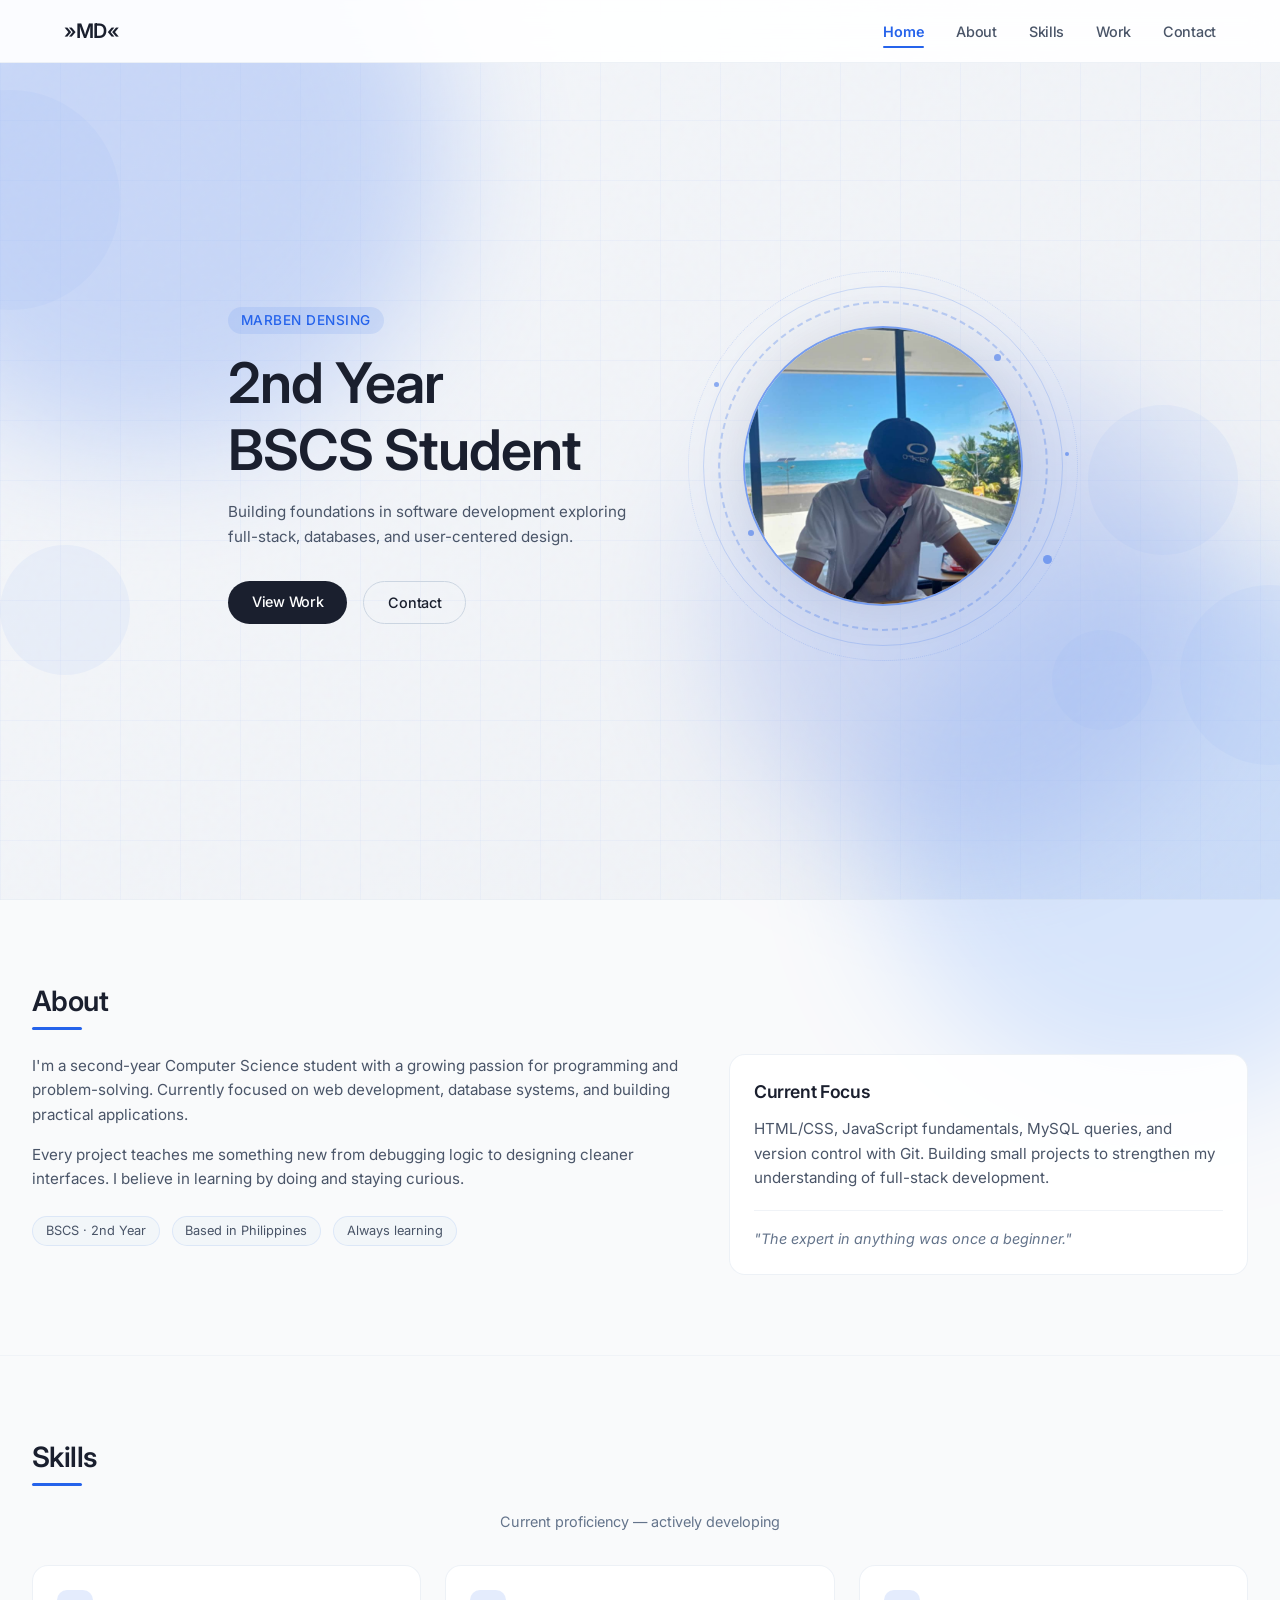
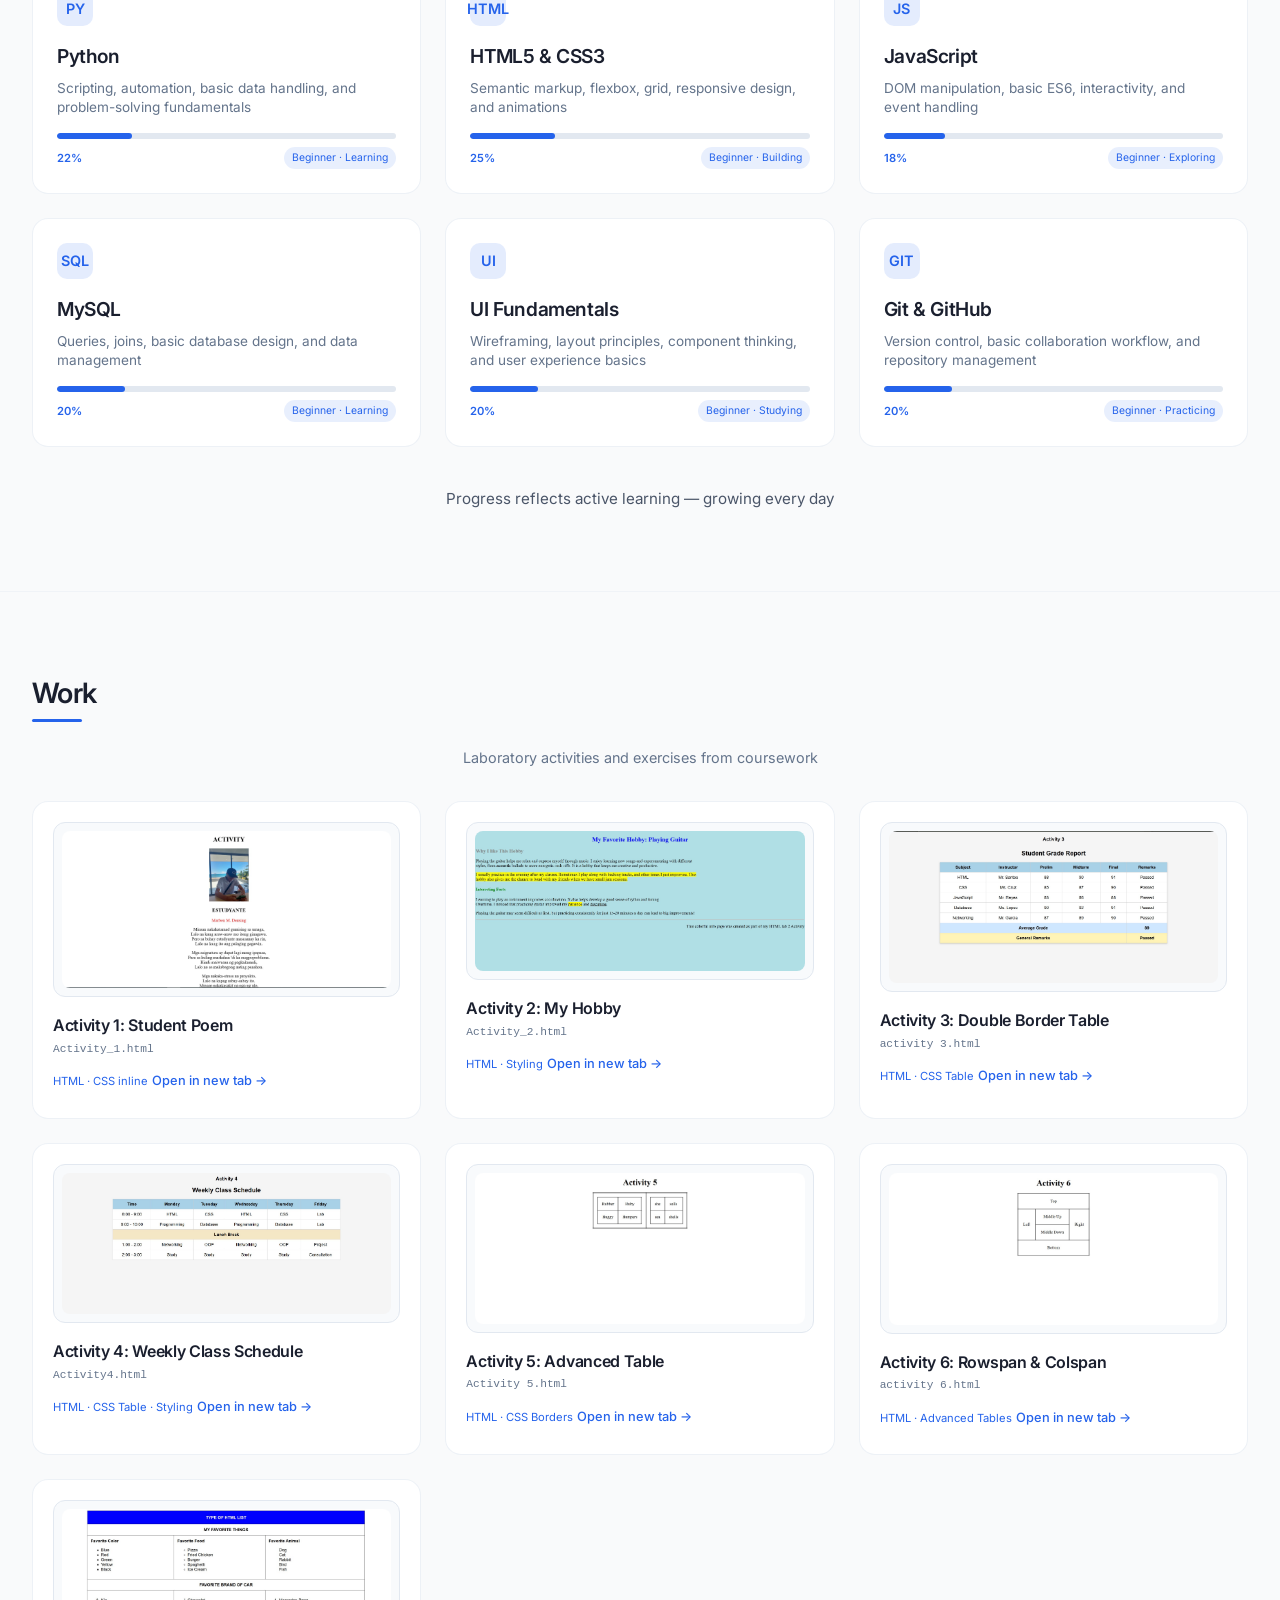
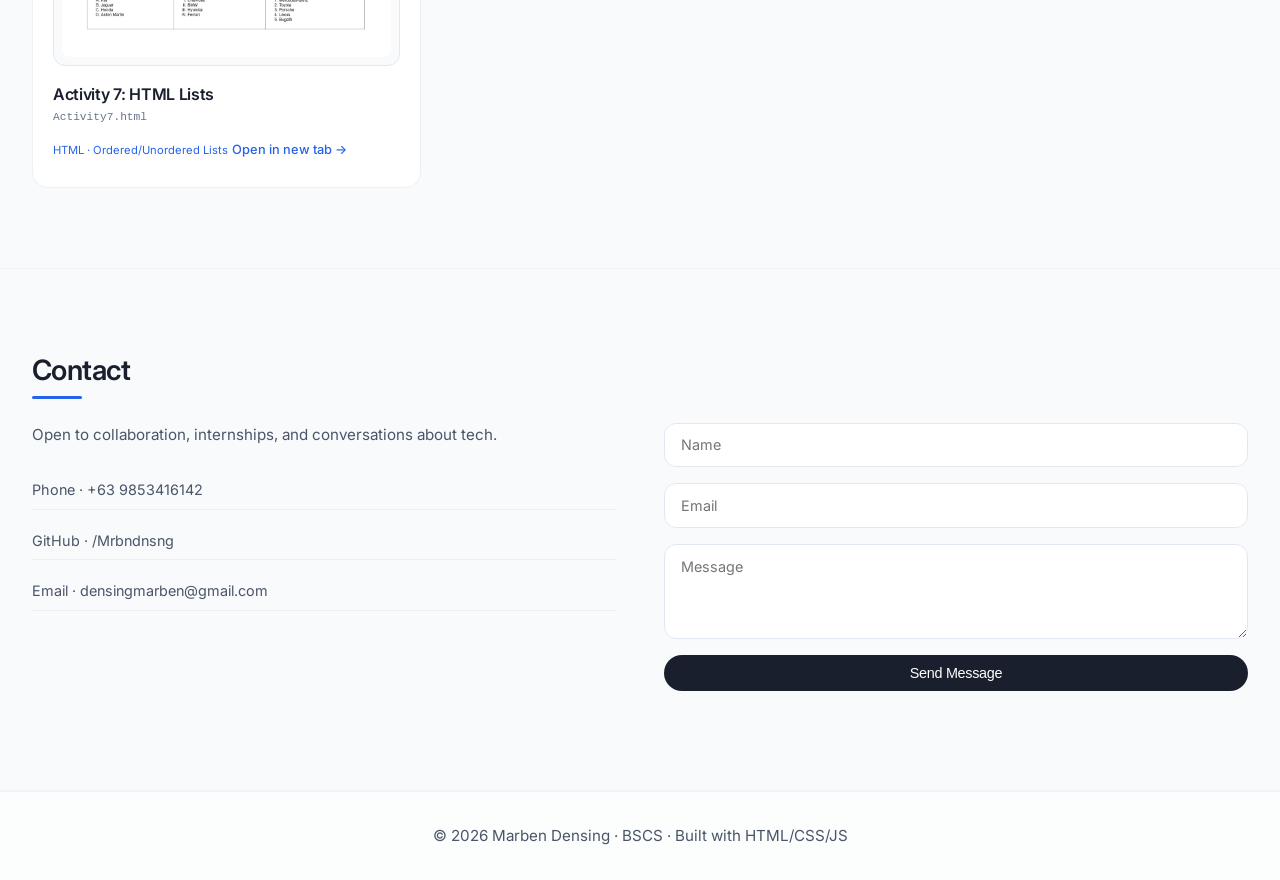
==== index.html @ ef0e33da "My portfolio website" ====
<!DOCTYPE html>
<html lang="en">
<head>
    <meta charset="UTF-8">
    <meta name="viewport" content="width=device-width, initial-scale=1.0, user-scalable=yes">
    <title>Marben Densing | BSCS Portfolio</title>
    <link href="https://fonts.googleapis.com/css2?family=Inter:opsz,wght@14..32,300;14..32,400;14..32,500;14..32,600;14..32,700&display=swap" rel="stylesheet">
    <link rel="stylesheet" href="style.css">
</head>
<body>
    
<!-- Background Design Elements - Only Blue Theme -->
<div class="ambient-orb orb-1"></div>
<div class="ambient-orb orb-2"></div>
<div class="ambient-orb orb-3"></div>
<div class="grid-overlay"></div>
<div class="noise-overlay"></div>
<div class="particle" style="width: 220px; height: 220px; top: 10%; left: -100px; animation-delay: 0s;"></div>
<div class="particle" style="width: 180px; height: 180px; bottom: 15%; right: -80px; animation-delay: 3s;"></div>
<div class="particle" style="width: 150px; height: 150px; top: 45%; left: 85%; animation-delay: 6s;"></div>
<div class="particle" style="width: 130px; height: 130px; bottom: 25%; left: 0%; animation-delay: 9s;"></div>
<div class="particle" style="width: 100px; height: 100px; top: 70%; right: 10%; animation-delay: 12s;"></div>

<header>
    <div class="container">
        <nav>
            <div class="logo">»MD«</div>
            <ul class="nav-links">
                <li><a href="#home" class="nav-link">Home</a></li>
                <li><a href="#about" class="nav-link">About</a></li>
                <li><a href="#skills" class="nav-link">Skills</a></li>
                <li><a href="#work" class="nav-link">Work</a></li>
                <li><a href="#contact" class="nav-link">Contact</a></li>
            </ul>
            <div class="mobile-toggle" id="mobileToggle">
                <span></span><span></span><span></span>
            </div>
        </nav>
    </div>
</header>

<main>
    <section id="home" class="fade-up">
        <div class="container home-content">
            <div class="home-text">
                <span class="hello-badge">Marben Densing</span>
                <h1>2nd Year<br>BSCS Student</h1>
                <p class="home-description">Building foundations in software development exploring full-stack, databases, and user-centered design.</p>
                <div class="home-buttons">
                    <a href="#work" class="btn primary">View Work</a>
                    <a href="#contact" class="btn secondary">Contact</a>
                </div>
            </div>
            <div class="home-illustration">
                <div class="decorative-ring ring-1"></div>
                <div class="decorative-ring ring-2"></div>
                <div class="decorative-ring ring-3"></div>
                <div class="floating-dot dot-1"></div>
                <div class="floating-dot dot-2"></div>
                <div class="floating-dot dot-3"></div>
                <div class="floating-dot dot-4"></div>
                <div class="floating-dot dot-5"></div>
                <div class="profile-shadow"></div>
                <div class="profile-image-container">
                    <img src="image.jpg" alt="Marben Densing" class="profile-image" style="border: 2px solid rgba(37, 99, 235, 0.6); box-shadow: 0 0 0 1px rgba(37, 99, 235, 0.3);" onerror="this.src='https://via.placeholder.com/280x280?text=M'">
                </div>
            </div>
        </div>
    </section>

    <section id="about" class="fade-up">
        <div class="container">
            <h2 class="section-title">About</h2>
            <div class="about-grid">
                <div class="about-text">
                    <p>I'm a second-year Computer Science student with a growing passion for programming and problem-solving. Currently focused on web development, database systems, and building practical applications.</p>
                    <p>Every project teaches me something new from debugging logic to designing cleaner interfaces. I believe in learning by doing and staying curious.</p>
                    <div class="personal-detail">
                        <span>BSCS · 2nd Year</span>
                        <span>Based in Philippines</span>
                        <span>Always learning</span>
                    </div>
                </div>
                <div class="about-card">
                    <h3>Current Focus</h3>
                    <p>HTML/CSS, JavaScript fundamentals, MySQL queries, and version control with Git. Building small projects to strengthen my understanding of full-stack development.</p>
                    <div class="poem-card">
                        <p class="poem-line">"The expert in anything was once a beginner."</p>
                    </div>
                </div>
            </div>
        </div>
    </section>

    <section id="skills" class="fade-up">
        <div class="container">
            <h2 class="section-title">Skills</h2>
            <p class="skills-subtitle">Current proficiency — actively developing</p>
            <div class="skills-grid">
                <div class="skill-card">
                    <div class="skill-icon">PY</div>
                    <h3>Python</h3>
                    <p class="skill-description">Scripting, automation, basic data handling, and problem-solving fundamentals</p>
                    <div class="skill-level"><span style="width:22%"></span></div>
                    <div class="skill-percentage">
                        <span class="skill-percent-value">22%</span>
                        <span class="skill-status">Beginner · Learning</span>
                    </div>
                </div>
                <div class="skill-card">
                    <div class="skill-icon">HTML</div>
                    <h3>HTML5 & CSS3</h3>
                    <p class="skill-description">Semantic markup, flexbox, grid, responsive design, and animations</p>
                    <div class="skill-level"><span style="width:25%"></span></div>
                    <div class="skill-percentage">
                        <span class="skill-percent-value">25%</span>
                        <span class="skill-status">Beginner · Building</span>
                    </div>
                </div>
                <div class="skill-card">
                    <div class="skill-icon">JS</div>
                    <h3>JavaScript</h3>
                    <p class="skill-description">DOM manipulation, basic ES6, interactivity, and event handling</p>
                    <div class="skill-level"><span style="width:18%"></span></div>
                    <div class="skill-percentage">
                        <span class="skill-percent-value">18%</span>
                        <span class="skill-status">Beginner · Exploring</span>
                    </div>
                </div>
                <div class="skill-card">
                    <div class="skill-icon">SQL</div>
                    <h3>MySQL</h3>
                    <p class="skill-description">Queries, joins, basic database design, and data management</p>
                    <div class="skill-level"><span style="width:20%"></span></div>
                    <div class="skill-percentage">
                        <span class="skill-percent-value">20%</span>
                        <span class="skill-status">Beginner · Learning</span>
                    </div>
                </div>
                <div class="skill-card">
                    <div class="skill-icon">UI</div>
                    <h3>UI Fundamentals</h3>
                    <p class="skill-description">Wireframing, layout principles, component thinking, and user experience basics</p>
                    <div class="skill-level"><span style="width:20%"></span></div>
                    <div class="skill-percentage">
                        <span class="skill-percent-value">20%</span>
                        <span class="skill-status">Beginner · Studying</span>
                    </div>
                </div>
                <div class="skill-card">
                    <div class="skill-icon">GIT</div>
                    <h3>Git & GitHub</h3>
                    <p class="skill-description">Version control, basic collaboration workflow, and repository management</p>
                    <div class="skill-level"><span style="width:20%"></span></div>
                    <div class="skill-percentage">
                        <span class="skill-percent-value">20%</span>
                        <span class="skill-status">Beginner · Practicing</span>
                    </div>
                </div>
            </div>
            <div class="skills-footer">
                <p>Progress reflects active learning — growing every day</p>
            </div>
        </div>
    </section>

    <section id="work" class="fade-up">
        <div class="container">
            <h2 class="section-title">Work</h2>
            <p class="work-sub">Laboratory activities and exercises from coursework</p>
            <div class="projects-grid">
                
                <a href="Activity_1.html" target="_blank" class="project-card-link">
                    <div class="project-card">
                        <div class="activity-preview">
                            <img src="img/1.jpg" alt="Activity 1 Preview" style="width:100%; height:auto; border-radius:8px; object-fit:cover;">
                        </div>
                        <h3>Activity 1: Student Poem</h3>
                        <div class="activity-desc">Activity_1.html</div>
                        <div class="tech-stack">HTML · CSS inline</div>
                        <span class="project-link">Open in new tab →</span>
                    </div>
                </a>

                <a href="Activity_2.html" target="_blank" class="project-card-link">
                    <div class="project-card">
                        <div class="activity-preview">
                            <img src="img/2.jpg" alt="Activity 2 Preview" style="width:100%; height:auto; border-radius:8px; object-fit:cover;">
                        </div>
                        <h3>Activity 2: My Hobby</h3>
                        <div class="activity-desc">Activity_2.html</div>
                        <div class="tech-stack">HTML · Styling</div>
                        <span class="project-link">Open in new tab →</span>
                    </div>
                </a>

                <a href="Activity3.html" target="_blank" class="project-card-link">
                    <div class="project-card">
                        <div class="activity-preview">
                            <img src="img/33.jpg" alt="Activity 3 Preview" style="width:100%; height:auto; border-radius:8px; object-fit:cover;">
                        </div>
                        <h3>Activity 3: Double Border Table</h3>
                        <div class="activity-desc">activity 3.html</div>
                        <div class="tech-stack">HTML · CSS Table</div>
                        <span class="project-link">Open in new tab →</span>
                    </div>
                </a>

                <a href="Activity4.html" target="_blank" class="project-card-link">
                    <div class="project-card">
                        <div class="activity-preview">
                            <img src="img/4.jpg" alt="Activity 4 Preview" style="width:100%; height:auto; border-radius:8px; object-fit:cover;">
                        </div>
                        <h3>Activity 4: Weekly Class Schedule</h3>
                        <div class="activity-desc">Activity4.html</div>
                        <div class="tech-stack">HTML · CSS Table · Styling</div>
                        <span class="project-link">Open in new tab →</span>
                    </div>
                </a>

                <a href="Activity%205.html" target="_blank" class="project-card-link">
                    <div class="project-card">
                        <div class="activity-preview">
                            <img src="img/5.jpg" alt="Activity 5 Preview" style="width:100%; height:auto; border-radius:8px; object-fit:cover;">
                        </div>
                        <h3>Activity 5: Advanced Table</h3>
                        <div class="activity-desc">Activity 5.html</div>
                        <div class="tech-stack">HTML · CSS Borders</div>
                        <span class="project-link">Open in new tab →</span>
                    </div>
                </a>

                <a href="activity%206.html" target="_blank" class="project-card-link">
                    <div class="project-card">
                        <div class="activity-preview">
                            <img src="img/6.jpg" alt="Activity 6 Preview" style="width:100%; height:auto; border-radius:8px; object-fit:cover;">
                        </div>
                        <h3>Activity 6: Rowspan & Colspan</h3>
                        <div class="activity-desc">activity 6.html</div>
                        <div class="tech-stack">HTML · Advanced Tables</div>
                        <span class="project-link">Open in new tab →</span>
                    </div>
                </a>

                <a href="Activity7.html" target="_blank" class="project-card-link">
                    <div class="project-card">
                        <div class="activity-preview">
                            <img src="img/7.jpg" alt="Activity 7 Preview" style="width:100%; height:auto; border-radius:8px; object-fit:cover;">
                        </div>
                        <h3>Activity 7: HTML Lists</h3>
                        <div class="activity-desc">Activity7.html</div>
                        <div class="tech-stack">HTML · Ordered/Unordered Lists</div>
                        <span class="project-link">Open in new tab →</span>
                    </div>
                </a>
            </div>
        </div>
    </section>

    <section id="contact" class="fade-up">
        <div class="container">
            <h2 class="section-title">Contact</h2>
            <div class="contact-wrapper">
                <div class="contact-info">
                    <p>Open to collaboration, internships, and conversations about tech.</p>
                    <div class="contact-details">
                        <a href="tel:+639123456789" class="contact-item-link"><div class="contact-item">Phone · +63 9853416142</div></a>
                        <a href="https://github.com/Mrbndnsng" target="_blank" class="contact-item-link"><div class="contact-item">GitHub · /Mrbndnsng</div></a>
                        <a href="mailto:densingmarben@gmail.com" class="contact-item-link"><div class="contact-item">Email · densingmarben@gmail.com</div></a>
                    </div>
                </div>
                <form id="contactForm" class="contact-form">
                    <input type="text" id="name" placeholder="Name" required>
                    <input type="email" id="email" placeholder="Email" required>
                    <textarea id="message" rows="4" placeholder="Message" required></textarea>
                    <button type="submit" class="btn primary">Send Message</button>
                    <div id="formFeedback" class="form-feedback"></div>
                </form>
            </div>
        </div>
    </section>
</main>

<footer>
    <div class="container">
        <p>© 2026 Marben Densing · BSCS · Built with HTML/CSS/JS</p>
    </div>
</footer>

<script src="script.js"></script>
</body>
</html>
---- style.css ----
* {
    margin: 0;
    padding: 0;
    box-sizing: border-box;
}

body {
    font-family: 'Inter', -apple-system, BlinkMacSystemFont, 'Segoe UI', sans-serif;
    background: #f0f2f5;
    color: #1a1f2e;
    line-height: 1.5;
    scroll-behavior: smooth;
    position: relative;
    overflow-x: hidden;
}

/* ========== ENHANCED BACKGROUND DESIGN - ONLY BLUE ========== */
body::before {
    content: '';
    position: fixed;
    top: 0;
    left: 0;
    width: 100%;
    height: 100%;
    background: linear-gradient(135deg, #e8edf5 0%, #dfe4ec 100%);
    pointer-events: none;
    z-index: -3;
}

/* Animated gradient orbs - Only Blue */
.ambient-orb {
    position: fixed;
    border-radius: 50%;
    filter: blur(60px);
    pointer-events: none;
    z-index: -2;
    opacity: 0.45;
}

.orb-1 {
    width: 600px;
    height: 600px;
    background: #2563eb;
    top: -150px;
    left: -150px;
    animation: floatOrb 20s ease-in-out infinite;
}

.orb-2 {
    width: 550px;
    height: 550px;
    background: #3b82f6;
    bottom: -200px;
    right: -150px;
    animation: floatOrb 25s ease-in-out infinite reverse;
}

.orb-3 {
    width: 500px;
    height: 500px;
    background: #1d4ed8;
    top: 40%;
    right: 5%;
    animation: floatOrb 18s ease-in-out infinite;
    opacity: 0.35;
}

@keyframes floatOrb {
    0%, 100% {
        transform: translate(0, 0) scale(1);
    }
    33% {
        transform: translate(40px, -40px) scale(1.1);
    }
    66% {
        transform: translate(-30px, 30px) scale(0.95);
    }
}

/* Grid overlay */
.grid-overlay {
    position: fixed;
    top: 0;
    left: 0;
    width: 100%;
    height: 100%;
    background-image: 
        linear-gradient(rgba(37, 99, 235, 0.08) 1px, transparent 1px),
        linear-gradient(90deg, rgba(37, 99, 235, 0.08) 1px, transparent 1px);
    background-size: 60px 60px;
    pointer-events: none;
    z-index: -1;
}

/* Noise texture */
.noise-overlay {
    position: fixed;
    top: 0;
    left: 0;
    width: 100%;
    height: 100%;
    background-image: url("data:image/svg+xml,%3Csvg viewBox='0 0 200 200' xmlns='http://www.w3.org/2000/svg'%3E%3Cfilter id='noise'%3E%3CfeTurbulence type='fractalNoise' baseFrequency='0.7' numOctaves='1' stitchTiles='stitch'/%3E%3C/filter%3E%3Crect width='100%25' height='100%25' filter='url(%23noise)' opacity='0.05'/%3E%3C/svg%3E");
    pointer-events: none;
    z-index: -1;
}

/* Floating particles - Blue */
.particle {
    position: fixed;
    background: #2563eb;
    border-radius: 50%;
    opacity: 0.1;
    pointer-events: none;
    z-index: -1;
    animation: floatParticle 20s ease-in-out infinite;
}

@keyframes floatParticle {
    0%, 100% {
        transform: translateY(0) translateX(0);
    }
    25% {
        transform: translateY(-40px) translateX(30px);
    }
    50% {
        transform: translateY(30px) translateX(-25px);
    }
    75% {
        transform: translateY(-20px) translateX(15px);
    }
}

/* ========== TYPOGRAPHY ========== */
h1, h2, h3, h4, .logo, .nav-links a, .btn {
    font-weight: 500;
    letter-spacing: -0.02em;
}

h1 { font-size: 3.5rem; font-weight: 600; line-height: 1.2; }
h2 { font-size: 2rem; font-weight: 600; letter-spacing: -0.02em; }
h3 { font-size: 1.1rem; font-weight: 600; }
p, .home-description, .about-text p { font-size: 0.95rem; font-weight: 400; color: #4a5568; line-height: 1.6; }

.section-title {
    font-size: 1.75rem;
    font-weight: 600;
    margin-bottom: 2rem;
    letter-spacing: -0.02em;
    color: #1a1f2e;
    position: relative;
    display: inline-block;
}

.section-title::after {
    content: '';
    position: absolute;
    bottom: -8px;
    left: 0;
    width: 50px;
    height: 3px;
    background: #2563eb;
    border-radius: 3px;
}

/* ========== HEADER ========== */
header {
    background: rgba(255, 255, 255, 0.92);
    backdrop-filter: blur(12px);
    border-bottom: 1px solid rgba(226, 232, 240, 0.6);
    position: fixed;
    top: 0;
    left: 0;
    width: 100%;
    z-index: 1000;
    transition: all 0.3s ease;
}

header.scrolled {
    background: rgba(255, 255, 255, 0.96);
    box-shadow: 0 2px 20px rgba(0, 0, 0, 0.05);
}

nav {
    display: flex;
    justify-content: space-between;
    align-items: center;
    padding: 1rem 2rem;
    max-width: 1280px;
    margin: 0 auto;
}

.logo {
    font-size: 1.25rem;
    font-weight: 600;
    color: #1a1f2e;
    text-decoration: none;
    transition: transform 0.2s ease;
}

.logo:hover {
    transform: scale(1.02);
}

/* ========== NAVIGATION ========== */
.nav-links {
    display: flex;
    gap: 2rem;
    list-style: none;
}

.nav-links a {
    text-decoration: none;
    font-size: 0.9rem;
    font-weight: 500;
    color: #4a5568;
    transition: all 0.3s ease;
    position: relative;
    padding: 0.5rem 0;
}

.nav-links a::before {
    content: '';
    position: absolute;
    bottom: 0;
    left: 0;
    width: 0;
    height: 2px;
    background: #2563eb;
    transition: width 0.3s ease;
    border-radius: 2px;
}

.nav-links a:hover::before {
    width: 100%;
}

.nav-links a:hover {
    color: #2563eb;
    transform: translateY(-1px);
}

.nav-links a:active {
    transform: scale(0.95);
}

.nav-links a.active {
    color: #2563eb;
    font-weight: 600;
}

.nav-links a.active::before {
    width: 100%;
}

.mobile-toggle {
    display: none;
    flex-direction: column;
    cursor: pointer;
    gap: 5px;
    background: transparent;
    border: none;
    padding: 0.5rem;
}

.mobile-toggle span {
    width: 22px;
    height: 2px;
    background: #1a1f2e;
    transition: all 0.3s ease;
    border-radius: 2px;
}

.mobile-toggle.active span:nth-child(1) {
    transform: rotate(45deg) translate(5px, 5px);
}

.mobile-toggle.active span:nth-child(2) {
    opacity: 0;
    transform: translateX(-10px);
}

.mobile-toggle.active span:nth-child(3) {
    transform: rotate(-45deg) translate(5px, -5px);
}

/* ========== SECTIONS ========== */
section { 
    padding: 5rem 0; 
    border-bottom: 1px solid rgba(226, 232, 240, 0.4);
    position: relative;
    background: rgba(255, 255, 255, 0.6);
}

#home { 
    min-height: 100vh; 
    display: flex; 
    align-items: center; 
    padding: 6rem 0 4rem; 
    scroll-margin-top: 0; 
    background: rgba(255, 255, 255, 0.5);
}

#about, #skills, #work, #contact { 
    scroll-margin-top: 70px; 
}

.container { 
    max-width: 1280px; 
    margin: 0 auto; 
    padding: 0 2rem; 
}

/* ========== HOME ========== */
.home-content {
    display: flex;
    align-items: center;
    justify-content: space-between;
    gap: 4rem;
    flex-wrap: wrap;
}

.home-text { flex: 1; }

.hello-badge {
    font-size: 0.85rem;
    font-weight: 500;
    color: #2563eb;
    text-transform: uppercase;
    letter-spacing: 0.5px;
    display: inline-block;
    margin-bottom: 1rem;
    padding: 0.2rem 0.8rem;
    background: rgba(37, 99, 235, 0.1);
    border-radius: 20px;
}

.home-text h1 { margin-bottom: 1rem; color: #1a1f2e; }
.home-description { max-width: 480px; margin-bottom: 2rem; color: #4a5568; }
.home-buttons { display: flex; gap: 1rem; flex-wrap: wrap; }

/* ========== PROFILE ========== */
.home-illustration {
    flex: 0.8;
    display: flex;
    justify-content: center;
    align-items: center;
    position: relative;
}

.profile-image-container {
    position: relative;
    width: 280px;
    height: 280px;
    border-radius: 50%;
    overflow: hidden;
    z-index: 2;
    transition: transform 0.3s ease;
    animation: borderPulse 3s ease-in-out infinite;
}

@keyframes borderPulse {
    0%, 100% { transform: scale(1); }
    50% { transform: scale(1.01); }
}

.profile-image-container:hover {
    transform: scale(1.02);
}

.profile-image {
    width: 100%;
    height: 100%;
    border-radius: 50%;
    object-fit: cover;
    background: #f1f5f9;
}

.profile-shadow {
    position: absolute;
    width: 280px;
    height: 280px;
    border-radius: 50%;
    background: rgba(0, 0, 0, 0.08);
    filter: blur(25px);
    top: 50%;
    left: 50%;
    transform: translate(-50%, -50%);
    z-index: 0;
    transition: all 0.3s ease;
    pointer-events: none;
}

/* Decorative rings */
.decorative-ring {
    position: absolute;
    border-radius: 50%;
    pointer-events: none;
    z-index: 0;
}
.ring-1 { width: 330px; height: 330px; border: 2px dashed rgba(37, 99, 235, 0.25); top: 50%; left: 50%; transform: translate(-50%, -50%); animation: rotateRing 20s linear infinite; }
.ring-2 { width: 360px; height: 360px; border: 1px solid rgba(37, 99, 235, 0.18); top: 50%; left: 50%; transform: translate(-50%, -50%); animation: rotateRingReverse 25s linear infinite; }
.ring-3 { width: 390px; height: 390px; border: 1px dotted rgba(37, 99, 235, 0.15); top: 50%; left: 50%; transform: translate(-50%, -50%); animation: rotateRing 30s linear infinite; }

@keyframes rotateRing { from { transform: translate(-50%, -50%) rotate(0deg); } to { transform: translate(-50%, -50%) rotate(360deg); } }
@keyframes rotateRingReverse { from { transform: translate(-50%, -50%) rotate(360deg); } to { transform: translate(-50%, -50%) rotate(0deg); } }

/* Floating dots */
.floating-dot {
    position: absolute;
    width: 7px;
    height: 7px;
    background: #2563eb;
    border-radius: 50%;
    opacity: 0.5;
    animation: floatDot 4s infinite ease-in-out;
    z-index: 3;
}
.dot-1 { top: 10%; right: 15%; animation-delay: 0s; }
.dot-2 { bottom: 15%; right: 0%; animation-delay: 0.5s; width: 9px; height: 9px; }
.dot-3 { top: 20%; left: 0%; animation-delay: 1s; width: 5px; height: 5px; }
.dot-4 { bottom: 25%; left: 10%; animation-delay: 1.5s; width: 6px; height: 6px; }
.dot-5 { top: 45%; right: -5%; animation-delay: 0.8s; width: 4px; height: 4px; }

@keyframes floatDot {
    0%, 100% { transform: translateY(0) scale(1); opacity: 0.3; }
    50% { transform: translateY(-15px) scale(1.3); opacity: 0.7; }
}

/* ========== BUTTONS ========== */
.btn {
    display: inline-block;
    padding: 0.6rem 1.5rem;
    font-size: 0.9rem;
    font-weight: 500;
    text-decoration: none;
    border-radius: 40px;
    transition: all 0.3s ease;
    cursor: pointer;
}
.btn.primary { background: #1a1f2e; color: white; border: none; }
.btn.primary:hover { background: #2563eb; transform: translateY(-2px); box-shadow: 0 5px 15px rgba(37, 99, 235, 0.2); }
.btn.secondary { background: transparent; border: 1px solid #cbd5e1; color: #1a1f2e; }
.btn.secondary:hover { border-color: #2563eb; color: #2563eb; transform: translateY(-2px); background: rgba(37, 99, 235, 0.05); }

/* ========== ABOUT ========== */
.about-grid { display: grid; grid-template-columns: 1fr 0.8fr; gap: 3rem; }
.about-text p { margin-bottom: 1rem; }
.personal-detail { margin-top: 1.5rem; display: flex; flex-wrap: wrap; gap: 0.75rem; }
.personal-detail span { font-size: 0.8rem; color: #4a5568; background: rgba(241, 245, 249, 0.9); padding: 0.3rem 0.8rem; border-radius: 20px; border: 1px solid rgba(37, 99, 235, 0.1); }
.about-card { background: rgba(255, 255, 255, 0.9); padding: 1.5rem; border-radius: 16px; border: 1px solid rgba(226, 232, 240, 0.6); transition: transform 0.2s ease, box-shadow 0.2s ease; }
.about-card:hover { transform: translateY(-2px); box-shadow: 0 8px 20px rgba(0, 0, 0, 0.06); background: rgba(255, 255, 255, 0.98); }
.about-card h3 { margin-bottom: 0.75rem; }
.poem-card { margin-top: 1.25rem; padding-top: 1rem; border-top: 1px solid rgba(226, 232, 240, 0.5); }
.poem-line { font-style: italic; color: #64748b; font-size: 0.9rem; }

/* ========== SKILLS ========== */
.skills-subtitle { text-align: center; color: #64748b; margin-bottom: 2rem; font-size: 0.9rem; }
.skills-grid { display: grid; grid-template-columns: repeat(auto-fill, minmax(300px, 1fr)); gap: 1.5rem; }
.skill-card { background: rgba(255, 255, 255, 0.9); padding: 1.5rem; border-radius: 16px; border: 1px solid rgba(226, 232, 240, 0.6); transition: all 0.3s ease; }
.skill-card:hover { transform: translateY(-4px); border-color: #2563eb; box-shadow: 0 12px 24px -8px rgba(37, 99, 235, 0.15); background: rgba(255, 255, 255, 0.98); }
.skill-icon { font-size: 0.9rem; font-weight: 600; color: #2563eb; background: rgba(37, 99, 235, 0.12); width: 36px; height: 36px; display: flex; align-items: center; justify-content: center; border-radius: 10px; margin-bottom: 1rem; transition: all 0.3s ease; }
.skill-card:hover .skill-icon { background: #2563eb; color: white; transform: scale(1.05); }
.skill-card h3 { margin-bottom: 0.5rem; font-size: 1.2rem; }
.skill-description { font-size: 0.85rem; color: #64748b; margin-bottom: 1rem; line-height: 1.4; }
.skill-level { background: #e2e8f0; height: 6px; border-radius: 10px; overflow: hidden; margin-bottom: 0.5rem; }
.skill-level span { display: block; height: 100%; background: #2563eb; border-radius: 10px; transition: width 0.8s ease; }
.skill-percentage { display: flex; justify-content: space-between; align-items: center; font-size: 0.7rem; color: #64748b; margin-top: 0.3rem; }
.skill-percent-value { font-weight: 600; color: #2563eb; }
.skill-status { font-size: 0.65rem; background: rgba(37, 99, 235, 0.1); padding: 0.2rem 0.5rem; border-radius: 20px; color: #2563eb; }
.skills-footer { margin-top: 2.5rem; text-align: center; font-size: 0.85rem; color: #64748b; }

/* ========== WORK ========== */
.work-sub { text-align: center; color: #64748b; margin-bottom: 2rem; font-size: 0.9rem; }
.projects-grid { display: grid; grid-template-columns: repeat(auto-fill, minmax(320px, 1fr)); gap: 1.5rem; }
.project-card-link { text-decoration: none; display: block; }
.project-card { background: rgba(255, 255, 255, 0.9); border-radius: 16px; padding: 1.25rem; border: 1px solid rgba(226, 232, 240, 0.6); transition: all 0.3s ease; height: 100%; }
.project-card:hover { transform: translateY(-4px); border-color: #2563eb; box-shadow: 0 12px 24px -8px rgba(37, 99, 235, 0.15); background: rgba(255, 255, 255, 0.98); }
.activity-preview { background: #f8fafc; border-radius: 12px; padding: 0.5rem; margin-bottom: 1rem; border: 1px solid #e2e8f0; min-height: 120px; display: flex; align-items: center; justify-content: center; overflow: hidden; }
.activity-preview img { width: 100%; height: auto; border-radius: 8px; object-fit: cover; transition: transform 0.3s ease; }
.project-card:hover .activity-preview img { transform: scale(1.02); }
.project-card h3 { font-size: 1rem; margin-bottom: 0.2rem; color: #1a1f2e; }
.activity-desc { font-size: 0.7rem; color: #64748b; margin-bottom: 0.5rem; font-family: monospace; }
.tech-stack { font-size: 0.7rem; color: #2563eb; display: inline-block; margin: 0.5rem 0; }
.project-link { font-size: 0.8rem; font-weight: 500; color: #2563eb; display: inline-flex; align-items: center; gap: 4px; transition: gap 0.2s ease; }
.project-link:hover { gap: 8px; }

/* ========== CONTACT ========== */
.contact-wrapper { display: grid; grid-template-columns: 1fr 1fr; gap: 3rem; }
.contact-info p { margin-bottom: 1.5rem; }
.contact-details { display: flex; flex-direction: column; gap: 0.75rem; }
.contact-item-link { text-decoration: none; }
.contact-item { font-size: 0.9rem; color: #4a5568; padding: 0.5rem 0; border-bottom: 1px solid rgba(226, 232, 240, 0.6); transition: all 0.2s ease; }
.contact-item-link:hover .contact-item { color: #2563eb; border-bottom-color: #2563eb; transform: translateX(4px); }
.contact-form { display: flex; flex-direction: column; gap: 1rem; }
.contact-form input, .contact-form textarea { padding: 0.8rem 1rem; border: 1px solid #e2e8f0; border-radius: 12px; font-family: 'Inter', sans-serif; font-size: 0.9rem; background: rgba(255, 255, 255, 0.9); transition: all 0.2s ease; }
.contact-form input:focus, .contact-form textarea:focus { outline: none; border-color: #2563eb; box-shadow: 0 0 0 3px rgba(37, 99, 235, 0.12); background: rgba(255, 255, 255, 1); }
.form-feedback { font-size: 0.8rem; margin-top: 0.2rem; }

footer { text-align: center; padding: 2rem 0; font-size: 0.8rem; color: #64748b; border-top: 1px solid rgba(226, 232, 240, 0.4); background: rgba(255, 255, 255, 0.8); }

/* ========== SCROLL ANIMATIONS ========== */
.fade-up, .skill-card, .project-card-link, .about-grid > *, .contact-wrapper > *, .home-content > * {
    opacity: 0;
    transform: translateY(24px);
    transition: opacity 0.5s ease, transform 0.5s ease;
}
.fade-up.animate-in, .skill-card.animate-in, .project-card-link.animate-in,
.about-grid > *.animate-in, .contact-wrapper > *.animate-in, .home-content > *.animate-in {
    opacity: 1;
    transform: translateY(0);
}

/* ========== RESPONSIVE ========== */
@media (max-width: 850px) {
    .mobile-toggle { display: flex; }
    .nav-links {
        position: fixed;
        top: 60px;
        left: -100%;
        width: 100%;
        height: calc(100vh - 60px);
        background: rgba(255, 255, 255, 0.98);
        backdrop-filter: blur(10px);
        flex-direction: column;
        align-items: center;
        justify-content: flex-start;
        padding: 2rem;
        gap: 1.5rem;
        transition: left 0.3s ease;
        z-index: 999;
    }
    .nav-links.show { left: 0; }
    .home-content { flex-direction: column; text-align: center; }
    .home-buttons { justify-content: center; }
    .about-grid, .contact-wrapper { grid-template-columns: 1fr; }
    .home-text h1 { font-size: 2.5rem; }
    .profile-image-container { width: 200px; height: 200px; }
    .profile-shadow { width: 200px; height: 200px; filter: blur(22px); }
    .ring-1 { width: 240px; height: 240px; }
    .ring-2 { width: 265px; height: 265px; }
    .ring-3 { width: 290px; height: 290px; }
    .projects-grid { grid-template-columns: 1fr; }
    #about, #skills, #work, #contact { scroll-margin-top: 60px; }
    h1 { font-size: 2.2rem; }
    h2 { font-size: 1.6rem; }
    section { padding: 3rem 0; }
    #home { padding: 5rem 0 3rem; }
    .skills-grid { grid-template-columns: 1fr; }
}

::-webkit-scrollbar { width: 6px; }
::-webkit-scrollbar-track { background: #eef2f6; }
::-webkit-scrollbar-thumb { background: #2563eb; border-radius: 4px; }
::-webkit-scrollbar-thumb:hover { background: #1d4ed8; }
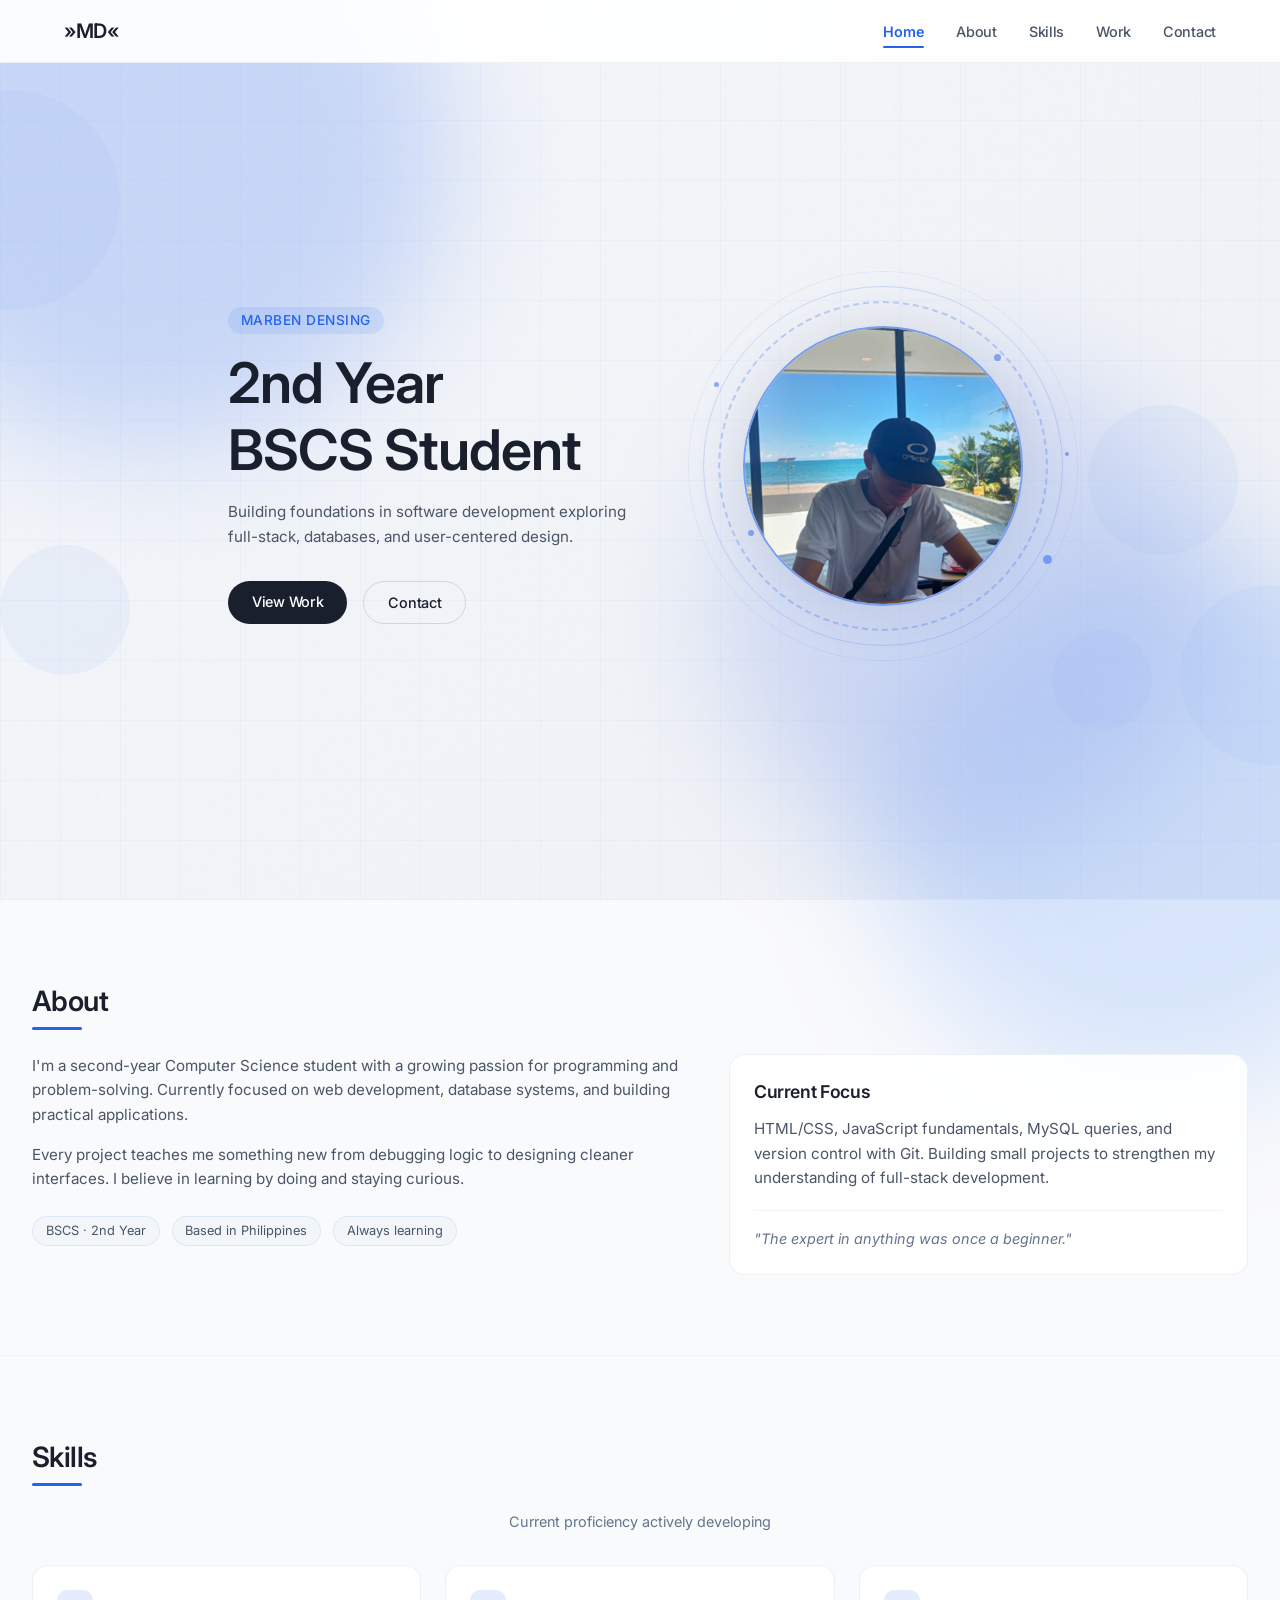
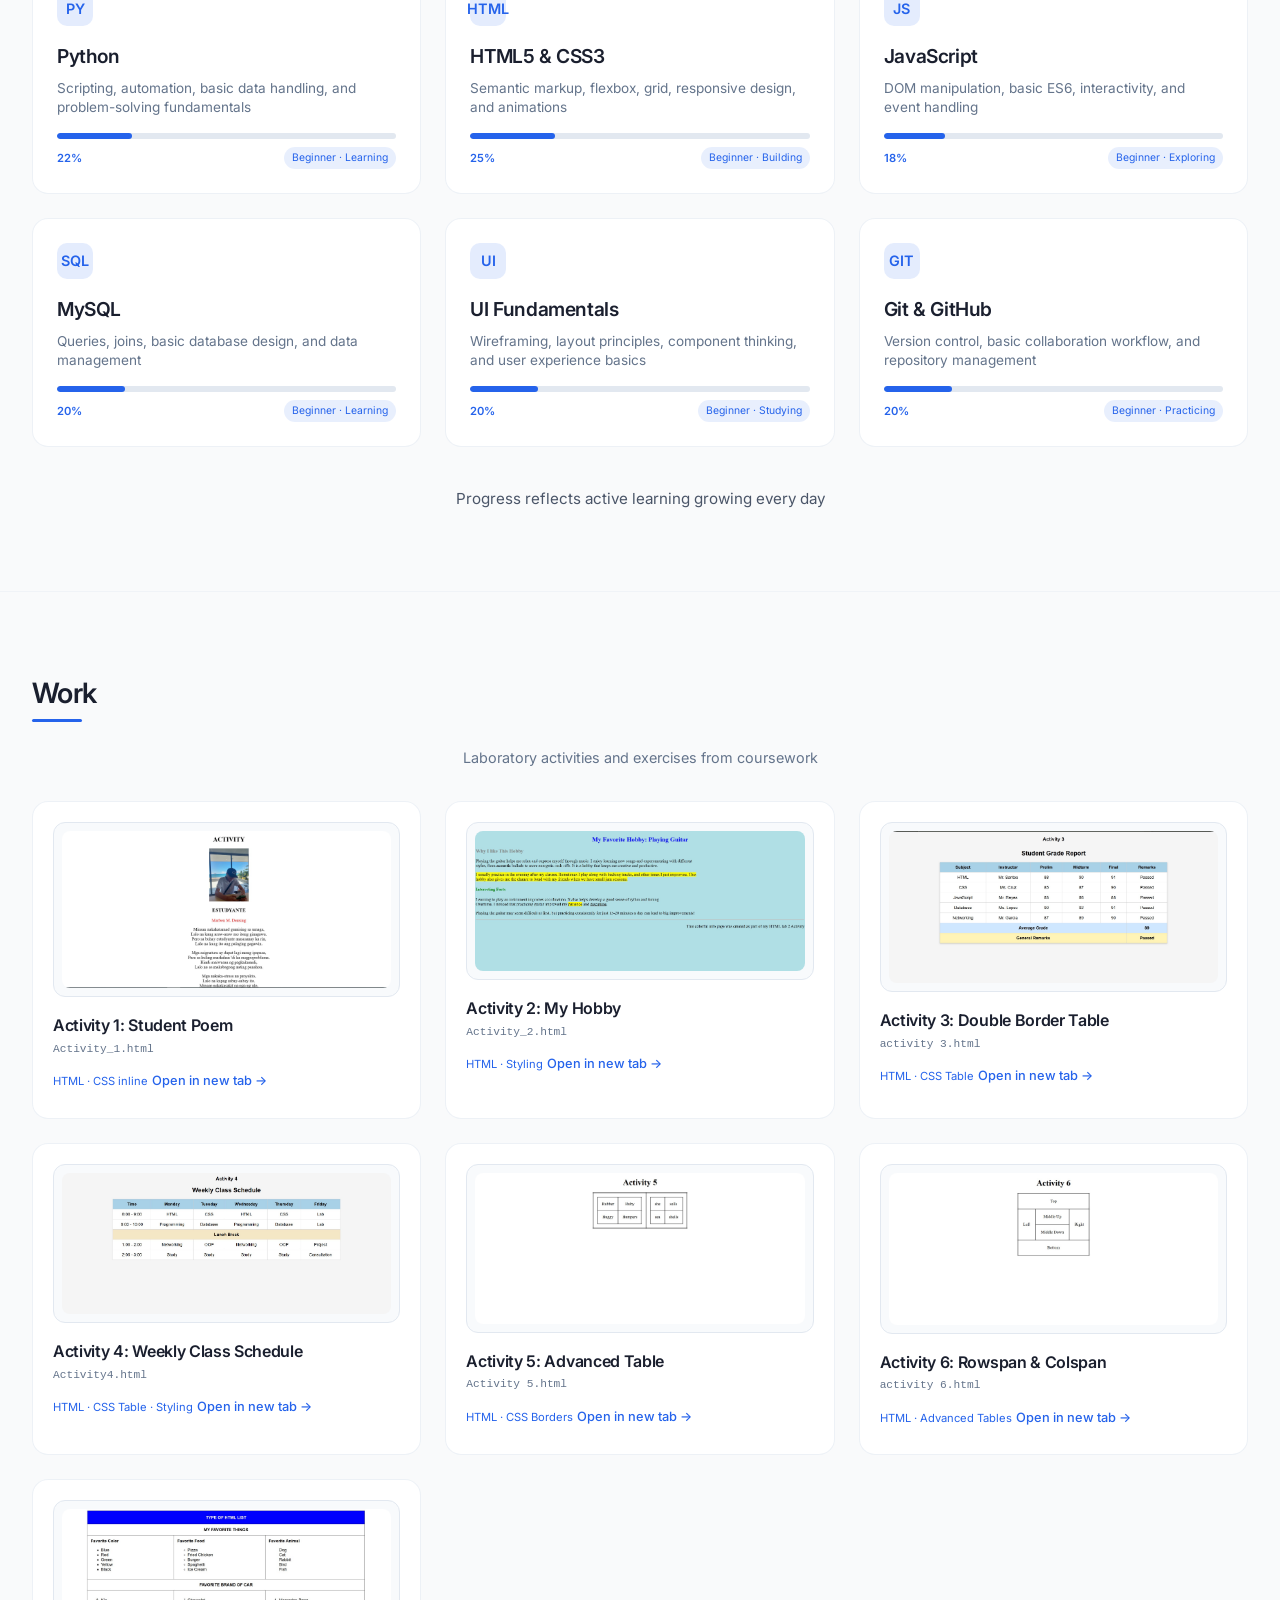
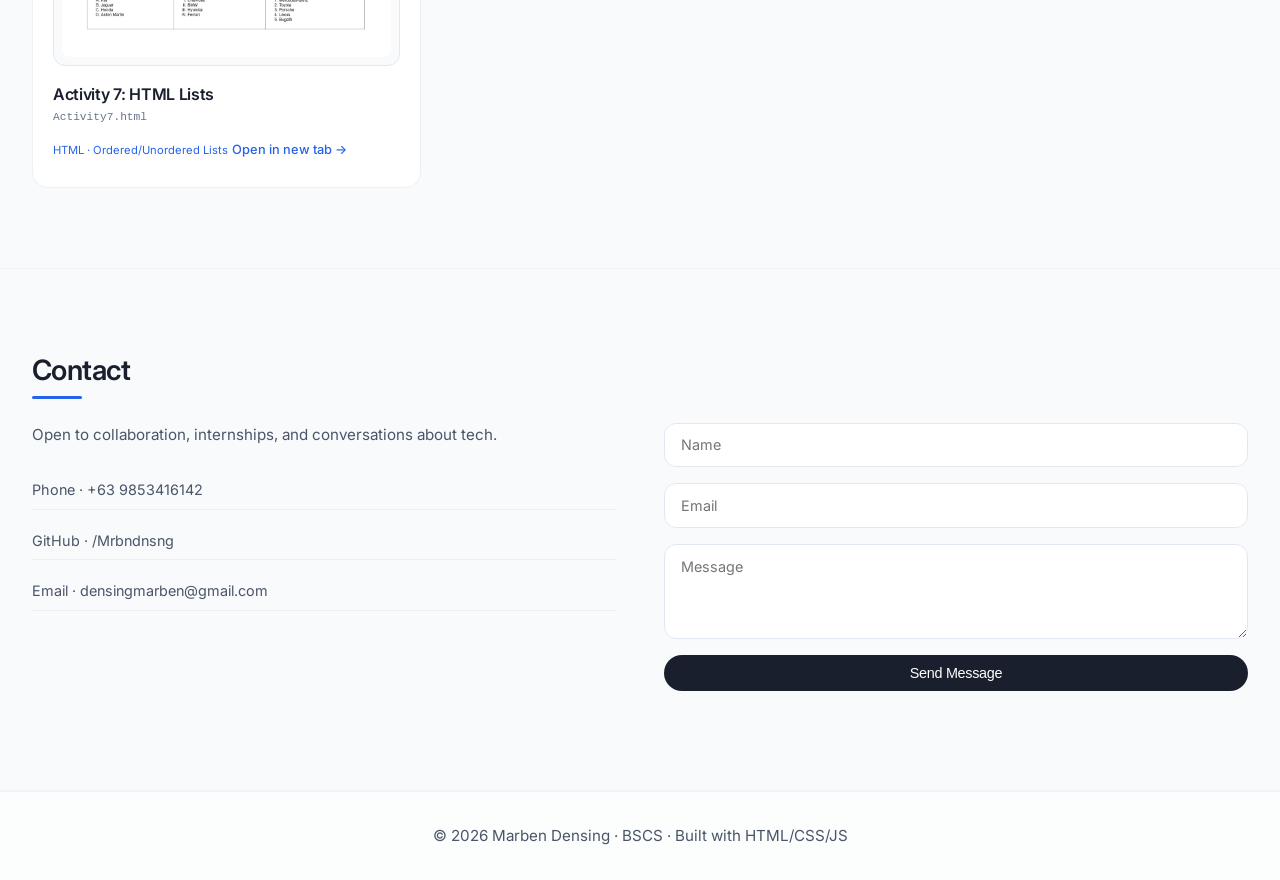
==== commit 35733c24: "Add all portfolio files" ====
--- a/index.html
+++ b/index.html
@@ -9,7 +9,7 @@
 </head>
 <body>
     
-<!-- Background Design Elements - Only Blue Theme -->
+
 <div class="ambient-orb orb-1"></div>
 <div class="ambient-orb orb-2"></div>
 <div class="ambient-orb orb-3"></div>
@@ -95,7 +95,7 @@
     <section id="skills" class="fade-up">
         <div class="container">
             <h2 class="section-title">Skills</h2>
-            <p class="skills-subtitle">Current proficiency — actively developing</p>
+            <p class="skills-subtitle">Current proficiency actively developing</p>
             <div class="skills-grid">
                 <div class="skill-card">
                     <div class="skill-icon">PY</div>
@@ -159,7 +159,7 @@
                 </div>
             </div>
             <div class="skills-footer">
-                <p>Progress reflects active learning — growing every day</p>
+                <p>Progress reflects active learning growing every day</p>
             </div>
         </div>
     </section>
--- a/style.css
+++ b/style.css
@@ -484,7 +484,7 @@
 .project-link { font-size: 0.8rem; font-weight: 500; color: #2563eb; display: inline-flex; align-items: center; gap: 4px; transition: gap 0.2s ease; }
 .project-link:hover { gap: 8px; }
 
-/* ========== CONTACT ========== */
+
 .contact-wrapper { display: grid; grid-template-columns: 1fr 1fr; gap: 3rem; }
 .contact-info p { margin-bottom: 1.5rem; }
 .contact-details { display: flex; flex-direction: column; gap: 0.75rem; }
@@ -510,7 +510,7 @@
     transform: translateY(0);
 }
 
-/* ========== RESPONSIVE ========== */
+
 @media (max-width: 850px) {
     .mobile-toggle { display: flex; }
     .nav-links {
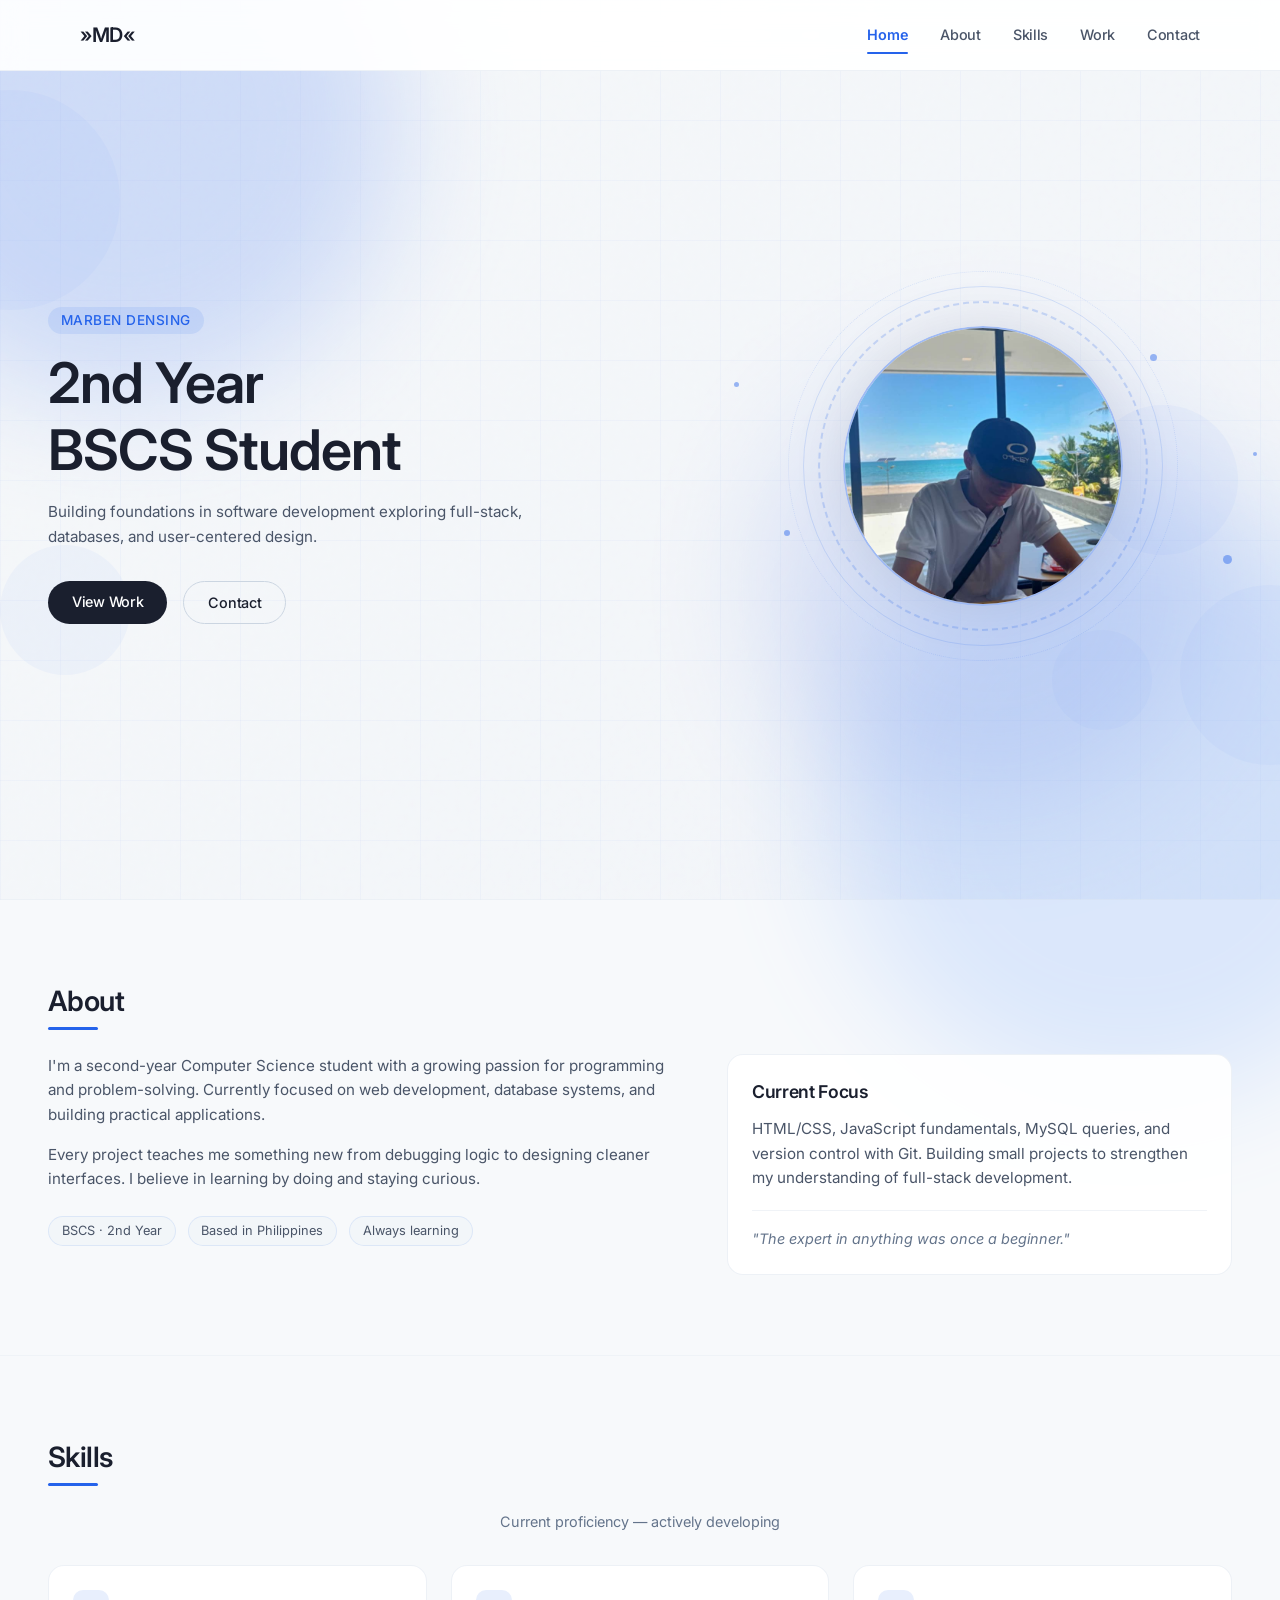
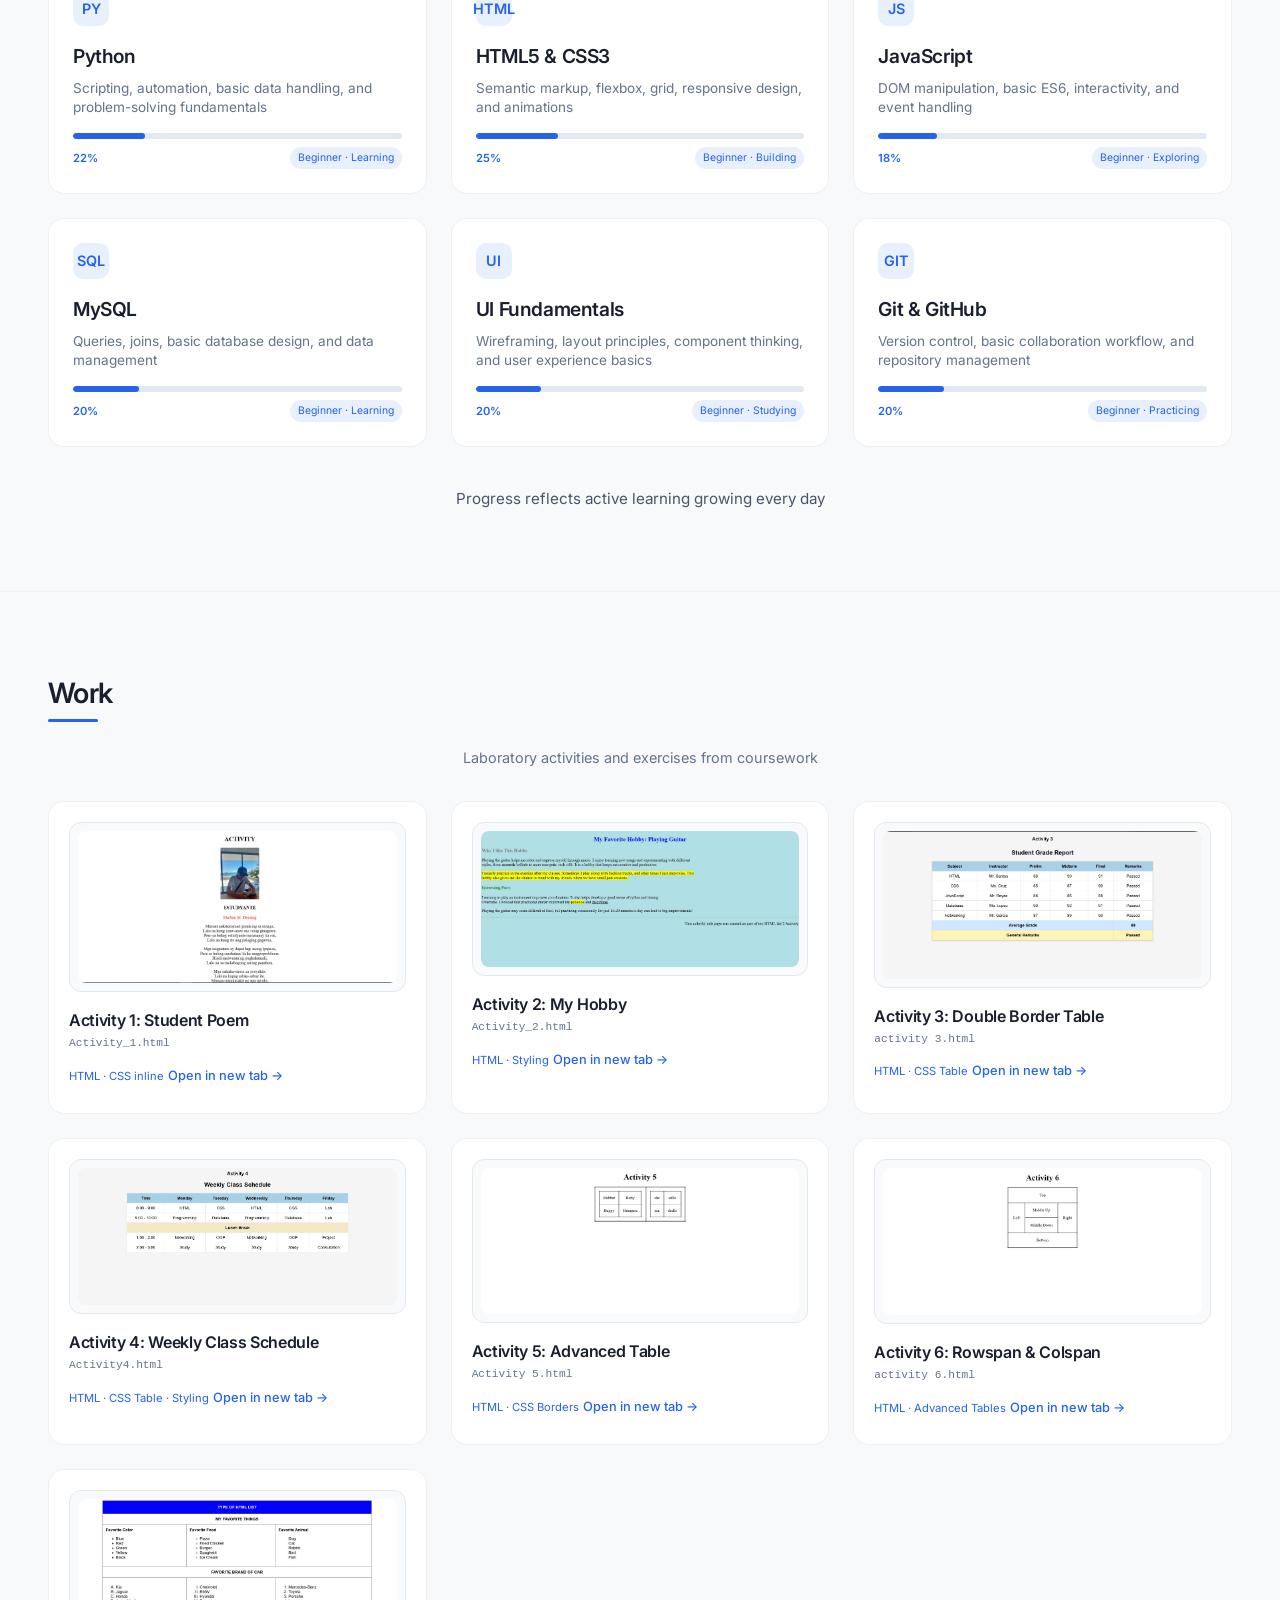
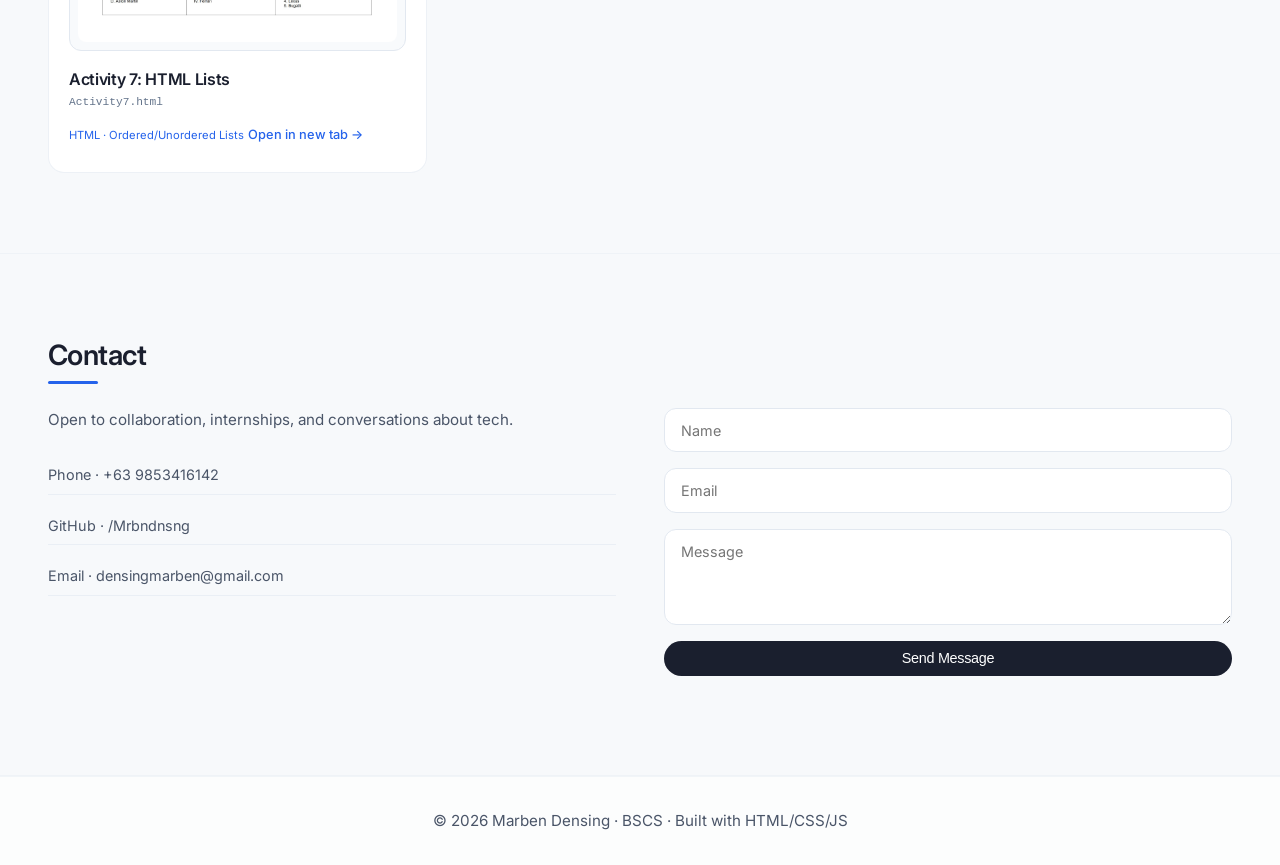
==== commit 939f06e8: "Updated portfolio" ====
--- a/index.html
+++ b/index.html
@@ -9,7 +9,6 @@
 </head>
 <body>
     
-
 <div class="ambient-orb orb-1"></div>
 <div class="ambient-orb orb-2"></div>
 <div class="ambient-orb orb-3"></div>
@@ -62,7 +61,7 @@
                 <div class="floating-dot dot-5"></div>
                 <div class="profile-shadow"></div>
                 <div class="profile-image-container">
-                    <img src="image.jpg" alt="Marben Densing" class="profile-image" style="border: 2px solid rgba(37, 99, 235, 0.6); box-shadow: 0 0 0 1px rgba(37, 99, 235, 0.3);" onerror="this.src='https://via.placeholder.com/280x280?text=M'">
+                    <img src="image.jpg" alt="Marben Densing" class="profile-image" onerror="this.src='https://via.placeholder.com/280x280?text=M'">
                 </div>
             </div>
         </div>
@@ -95,7 +94,7 @@
     <section id="skills" class="fade-up">
         <div class="container">
             <h2 class="section-title">Skills</h2>
-            <p class="skills-subtitle">Current proficiency actively developing</p>
+            <p class="skills-subtitle">Current proficiency — actively developing</p>
             <div class="skills-grid">
                 <div class="skill-card">
                     <div class="skill-icon">PY</div>
@@ -169,7 +168,6 @@
             <h2 class="section-title">Work</h2>
             <p class="work-sub">Laboratory activities and exercises from coursework</p>
             <div class="projects-grid">
-                
                 <a href="Activity_1.html" target="_blank" class="project-card-link">
                     <div class="project-card">
                         <div class="activity-preview">
@@ -264,15 +262,19 @@
                 <div class="contact-info">
                     <p>Open to collaboration, internships, and conversations about tech.</p>
                     <div class="contact-details">
-                        <a href="tel:+639123456789" class="contact-item-link"><div class="contact-item">Phone · +63 9853416142</div></a>
+                        <a href="tel:+639853416142" class="contact-item-link"><div class="contact-item">Phone · +63 9853416142</div></a>
                         <a href="https://github.com/Mrbndnsng" target="_blank" class="contact-item-link"><div class="contact-item">GitHub · /Mrbndnsng</div></a>
                         <a href="mailto:densingmarben@gmail.com" class="contact-item-link"><div class="contact-item">Email · densingmarben@gmail.com</div></a>
                     </div>
                 </div>
-                <form id="contactForm" class="contact-form">
-                    <input type="text" id="name" placeholder="Name" required>
-                    <input type="email" id="email" placeholder="Email" required>
-                    <textarea id="message" rows="4" placeholder="Message" required></textarea>
+                <form id="contactForm" class="contact-form" action="https://formsubmit.co/densingmarben@gmail.com" method="POST">
+                    <input type="text" id="name" name="name" placeholder="Name" required>
+                    <input type="email" id="email" name="email" placeholder="Email" required>
+                    <textarea id="message" name="message" rows="4" placeholder="Message" required></textarea>
+                    <input type="hidden" name="_subject" value="New Message from Portfolio Website">
+                    <input type="hidden" name="_captcha" value="false">
+                    <input type="hidden" name="_template" value="table">
+                    <input type="hidden" name="_next" value="https://Mrbndnsng.github.io/portfolio/">
                     <button type="submit" class="btn primary">Send Message</button>
                     <div id="formFeedback" class="form-feedback"></div>
                 </form>
--- a/style.css
+++ b/style.css
@@ -6,7 +6,7 @@
 
 body {
     font-family: 'Inter', -apple-system, BlinkMacSystemFont, 'Segoe UI', sans-serif;
-    background: #f0f2f5;
+    background: #eef2f6;
     color: #1a1f2e;
     line-height: 1.5;
     scroll-behavior: smooth;
@@ -14,7 +14,7 @@
     overflow-x: hidden;
 }
 
-/* ========== ENHANCED BACKGROUND DESIGN - ONLY BLUE ========== */
+
 body::before {
     content: '';
     position: fixed;
@@ -22,24 +22,24 @@
     left: 0;
     width: 100%;
     height: 100%;
-    background: linear-gradient(135deg, #e8edf5 0%, #dfe4ec 100%);
+    background: linear-gradient(135deg, #eef2f6 0%, #e8edf5 100%);
     pointer-events: none;
     z-index: -3;
 }
 
-/* Animated gradient orbs - Only Blue */
+
 .ambient-orb {
     position: fixed;
     border-radius: 50%;
     filter: blur(60px);
     pointer-events: none;
     z-index: -2;
-    opacity: 0.45;
+    opacity: 0.35;
 }
 
 .orb-1 {
-    width: 600px;
-    height: 600px;
+    width: 550px;
+    height: 550px;
     background: #2563eb;
     top: -150px;
     left: -150px;
@@ -47,8 +47,8 @@
 }
 
 .orb-2 {
-    width: 550px;
-    height: 550px;
+    width: 600px;
+    height: 600px;
     background: #3b82f6;
     bottom: -200px;
     right: -150px;
@@ -56,13 +56,13 @@
 }
 
 .orb-3 {
-    width: 500px;
-    height: 500px;
+    width: 450px;
+    height: 450px;
     background: #1d4ed8;
     top: 40%;
     right: 5%;
     animation: floatOrb 18s ease-in-out infinite;
-    opacity: 0.35;
+    opacity: 0.25;
 }
 
 @keyframes floatOrb {
@@ -77,7 +77,7 @@
     }
 }
 
-/* Grid overlay */
+
 .grid-overlay {
     position: fixed;
     top: 0;
@@ -85,31 +85,31 @@
     width: 100%;
     height: 100%;
     background-image: 
-        linear-gradient(rgba(37, 99, 235, 0.08) 1px, transparent 1px),
-        linear-gradient(90deg, rgba(37, 99, 235, 0.08) 1px, transparent 1px);
+        linear-gradient(rgba(37, 99, 235, 0.06) 1px, transparent 1px),
+        linear-gradient(90deg, rgba(37, 99, 235, 0.06) 1px, transparent 1px);
     background-size: 60px 60px;
     pointer-events: none;
     z-index: -1;
 }
 
-/* Noise texture */
+
 .noise-overlay {
     position: fixed;
     top: 0;
     left: 0;
     width: 100%;
     height: 100%;
-    background-image: url("data:image/svg+xml,%3Csvg viewBox='0 0 200 200' xmlns='http://www.w3.org/2000/svg'%3E%3Cfilter id='noise'%3E%3CfeTurbulence type='fractalNoise' baseFrequency='0.7' numOctaves='1' stitchTiles='stitch'/%3E%3C/filter%3E%3Crect width='100%25' height='100%25' filter='url(%23noise)' opacity='0.05'/%3E%3C/svg%3E");
+    background-image: url("data:image/svg+xml,%3Csvg viewBox='0 0 200 200' xmlns='http://www.w3.org/2000/svg'%3E%3Cfilter id='noise'%3E%3CfeTurbulence type='fractalNoise' baseFrequency='0.7' numOctaves='1' stitchTiles='stitch'/%3E%3C/filter%3E%3Crect width='100%25' height='100%25' filter='url(%23noise)' opacity='0.03'/%3E%3C/svg%3E");
     pointer-events: none;
     z-index: -1;
 }
 
-/* Floating particles - Blue */
+
 .particle {
     position: fixed;
     background: #2563eb;
     border-radius: 50%;
-    opacity: 0.1;
+    opacity: 0.08;
     pointer-events: none;
     z-index: -1;
     animation: floatParticle 20s ease-in-out infinite;
@@ -130,7 +130,7 @@
     }
 }
 
-/* ========== TYPOGRAPHY ========== */
+
 h1, h2, h3, h4, .logo, .nav-links a, .btn {
     font-weight: 500;
     letter-spacing: -0.02em;
@@ -162,7 +162,7 @@
     border-radius: 3px;
 }
 
-/* ========== HEADER ========== */
+
 header {
     background: rgba(255, 255, 255, 0.92);
     backdrop-filter: blur(12px);
@@ -185,8 +185,9 @@
     justify-content: space-between;
     align-items: center;
     padding: 1rem 2rem;
-    max-width: 1280px;
+    max-width: 1400px;
     margin: 0 auto;
+    width: 100%;
 }
 
 .logo {
@@ -201,11 +202,18 @@
     transform: scale(1.02);
 }
 
-/* ========== NAVIGATION ========== */
+
 .nav-links {
     display: flex;
     gap: 2rem;
     list-style: none;
+    margin: 0;
+    padding: 0;
+}
+
+.nav-links li {
+    margin: 0;
+    padding: 0;
 }
 
 .nav-links a {
@@ -216,6 +224,7 @@
     transition: all 0.3s ease;
     position: relative;
     padding: 0.5rem 0;
+    display: inline-block;
 }
 
 .nav-links a::before {
@@ -283,12 +292,13 @@
     transform: rotate(-45deg) translate(5px, -5px);
 }
 
-/* ========== SECTIONS ========== */
+
 section { 
     padding: 5rem 0; 
     border-bottom: 1px solid rgba(226, 232, 240, 0.4);
     position: relative;
-    background: rgba(255, 255, 255, 0.6);
+    background: rgba(255, 255, 255, 0.55);
+    width: 100%;
 }
 
 #home { 
@@ -297,7 +307,7 @@
     align-items: center; 
     padding: 6rem 0 4rem; 
     scroll-margin-top: 0; 
-    background: rgba(255, 255, 255, 0.5);
+    background: rgba(255, 255, 255, 0.45);
 }
 
 #about, #skills, #work, #contact { 
@@ -305,18 +315,20 @@
 }
 
 .container { 
-    max-width: 1280px; 
+    max-width: 1400px; 
     margin: 0 auto; 
-    padding: 0 2rem; 
-}
-
-/* ========== HOME ========== */
+    padding: 0 3rem; 
+    width: 100%;
+}
+
+
 .home-content {
     display: flex;
     align-items: center;
     justify-content: space-between;
     gap: 4rem;
     flex-wrap: wrap;
+    width: 100%;
 }
 
 .home-text { flex: 1; }
@@ -338,7 +350,7 @@
 .home-description { max-width: 480px; margin-bottom: 2rem; color: #4a5568; }
 .home-buttons { display: flex; gap: 1rem; flex-wrap: wrap; }
 
-/* ========== PROFILE ========== */
+
 .home-illustration {
     flex: 0.8;
     display: flex;
@@ -373,6 +385,7 @@
     border-radius: 50%;
     object-fit: cover;
     background: #f1f5f9;
+    border: 2px solid rgba(37, 99, 235, 0.4);
 }
 
 .profile-shadow {
@@ -390,28 +403,28 @@
     pointer-events: none;
 }
 
-/* Decorative rings */
+
 .decorative-ring {
     position: absolute;
     border-radius: 50%;
     pointer-events: none;
     z-index: 0;
 }
-.ring-1 { width: 330px; height: 330px; border: 2px dashed rgba(37, 99, 235, 0.25); top: 50%; left: 50%; transform: translate(-50%, -50%); animation: rotateRing 20s linear infinite; }
-.ring-2 { width: 360px; height: 360px; border: 1px solid rgba(37, 99, 235, 0.18); top: 50%; left: 50%; transform: translate(-50%, -50%); animation: rotateRingReverse 25s linear infinite; }
-.ring-3 { width: 390px; height: 390px; border: 1px dotted rgba(37, 99, 235, 0.15); top: 50%; left: 50%; transform: translate(-50%, -50%); animation: rotateRing 30s linear infinite; }
+.ring-1 { width: 330px; height: 330px; border: 2px dashed rgba(37, 99, 235, 0.2); top: 50%; left: 50%; transform: translate(-50%, -50%); animation: rotateRing 20s linear infinite; }
+.ring-2 { width: 360px; height: 360px; border: 1px solid rgba(37, 99, 235, 0.15); top: 50%; left: 50%; transform: translate(-50%, -50%); animation: rotateRingReverse 25s linear infinite; }
+.ring-3 { width: 390px; height: 390px; border: 1px dotted rgba(37, 99, 235, 0.12); top: 50%; left: 50%; transform: translate(-50%, -50%); animation: rotateRing 30s linear infinite; }
 
 @keyframes rotateRing { from { transform: translate(-50%, -50%) rotate(0deg); } to { transform: translate(-50%, -50%) rotate(360deg); } }
 @keyframes rotateRingReverse { from { transform: translate(-50%, -50%) rotate(360deg); } to { transform: translate(-50%, -50%) rotate(0deg); } }
 
-/* Floating dots */
+
 .floating-dot {
     position: absolute;
     width: 7px;
     height: 7px;
     background: #2563eb;
     border-radius: 50%;
-    opacity: 0.5;
+    opacity: 0.45;
     animation: floatDot 4s infinite ease-in-out;
     z-index: 3;
 }
@@ -422,11 +435,11 @@
 .dot-5 { top: 45%; right: -5%; animation-delay: 0.8s; width: 4px; height: 4px; }
 
 @keyframes floatDot {
-    0%, 100% { transform: translateY(0) scale(1); opacity: 0.3; }
-    50% { transform: translateY(-15px) scale(1.3); opacity: 0.7; }
-}
-
-/* ========== BUTTONS ========== */
+    0%, 100% { transform: translateY(0) scale(1); opacity: 0.25; }
+    50% { transform: translateY(-15px) scale(1.3); opacity: 0.65; }
+}
+
+
 .btn {
     display: inline-block;
     padding: 0.6rem 1.5rem;
@@ -442,7 +455,7 @@
 .btn.secondary { background: transparent; border: 1px solid #cbd5e1; color: #1a1f2e; }
 .btn.secondary:hover { border-color: #2563eb; color: #2563eb; transform: translateY(-2px); background: rgba(37, 99, 235, 0.05); }
 
-/* ========== ABOUT ========== */
+
 .about-grid { display: grid; grid-template-columns: 1fr 0.8fr; gap: 3rem; }
 .about-text p { margin-bottom: 1rem; }
 .personal-detail { margin-top: 1.5rem; display: flex; flex-wrap: wrap; gap: 0.75rem; }
@@ -453,12 +466,12 @@
 .poem-card { margin-top: 1.25rem; padding-top: 1rem; border-top: 1px solid rgba(226, 232, 240, 0.5); }
 .poem-line { font-style: italic; color: #64748b; font-size: 0.9rem; }
 
-/* ========== SKILLS ========== */
+
 .skills-subtitle { text-align: center; color: #64748b; margin-bottom: 2rem; font-size: 0.9rem; }
 .skills-grid { display: grid; grid-template-columns: repeat(auto-fill, minmax(300px, 1fr)); gap: 1.5rem; }
 .skill-card { background: rgba(255, 255, 255, 0.9); padding: 1.5rem; border-radius: 16px; border: 1px solid rgba(226, 232, 240, 0.6); transition: all 0.3s ease; }
 .skill-card:hover { transform: translateY(-4px); border-color: #2563eb; box-shadow: 0 12px 24px -8px rgba(37, 99, 235, 0.15); background: rgba(255, 255, 255, 0.98); }
-.skill-icon { font-size: 0.9rem; font-weight: 600; color: #2563eb; background: rgba(37, 99, 235, 0.12); width: 36px; height: 36px; display: flex; align-items: center; justify-content: center; border-radius: 10px; margin-bottom: 1rem; transition: all 0.3s ease; }
+.skill-icon { font-size: 0.9rem; font-weight: 600; color: #2563eb; background: rgba(37, 99, 235, 0.1); width: 36px; height: 36px; display: flex; align-items: center; justify-content: center; border-radius: 10px; margin-bottom: 1rem; transition: all 0.3s ease; }
 .skill-card:hover .skill-icon { background: #2563eb; color: white; transform: scale(1.05); }
 .skill-card h3 { margin-bottom: 0.5rem; font-size: 1.2rem; }
 .skill-description { font-size: 0.85rem; color: #64748b; margin-bottom: 1rem; line-height: 1.4; }
@@ -469,7 +482,7 @@
 .skill-status { font-size: 0.65rem; background: rgba(37, 99, 235, 0.1); padding: 0.2rem 0.5rem; border-radius: 20px; color: #2563eb; }
 .skills-footer { margin-top: 2.5rem; text-align: center; font-size: 0.85rem; color: #64748b; }
 
-/* ========== WORK ========== */
+
 .work-sub { text-align: center; color: #64748b; margin-bottom: 2rem; font-size: 0.9rem; }
 .projects-grid { display: grid; grid-template-columns: repeat(auto-fill, minmax(320px, 1fr)); gap: 1.5rem; }
 .project-card-link { text-decoration: none; display: block; }
@@ -494,11 +507,11 @@
 .contact-form { display: flex; flex-direction: column; gap: 1rem; }
 .contact-form input, .contact-form textarea { padding: 0.8rem 1rem; border: 1px solid #e2e8f0; border-radius: 12px; font-family: 'Inter', sans-serif; font-size: 0.9rem; background: rgba(255, 255, 255, 0.9); transition: all 0.2s ease; }
 .contact-form input:focus, .contact-form textarea:focus { outline: none; border-color: #2563eb; box-shadow: 0 0 0 3px rgba(37, 99, 235, 0.12); background: rgba(255, 255, 255, 1); }
-.form-feedback { font-size: 0.8rem; margin-top: 0.2rem; }
+.form-feedback { font-size: 0.8rem; margin-top: 0.2rem; text-align: center; }
 
 footer { text-align: center; padding: 2rem 0; font-size: 0.8rem; color: #64748b; border-top: 1px solid rgba(226, 232, 240, 0.4); background: rgba(255, 255, 255, 0.8); }
 
-/* ========== SCROLL ANIMATIONS ========== */
+
 .fade-up, .skill-card, .project-card-link, .about-grid > *, .contact-wrapper > *, .home-content > * {
     opacity: 0;
     transform: translateY(24px);
@@ -510,9 +523,10 @@
     transform: translateY(0);
 }
 
-
+/* ========== RESPONSIVE ========== */
 @media (max-width: 850px) {
     .mobile-toggle { display: flex; }
+    
     .nav-links {
         position: fixed;
         top: 60px;
@@ -530,15 +544,19 @@
         z-index: 999;
     }
     .nav-links.show { left: 0; }
+    
+    .container { padding: 0 1.5rem; }
     .home-content { flex-direction: column; text-align: center; }
     .home-buttons { justify-content: center; }
     .about-grid, .contact-wrapper { grid-template-columns: 1fr; }
     .home-text h1 { font-size: 2.5rem; }
+    
     .profile-image-container { width: 200px; height: 200px; }
     .profile-shadow { width: 200px; height: 200px; filter: blur(22px); }
     .ring-1 { width: 240px; height: 240px; }
     .ring-2 { width: 265px; height: 265px; }
     .ring-3 { width: 290px; height: 290px; }
+    
     .projects-grid { grid-template-columns: 1fr; }
     #about, #skills, #work, #contact { scroll-margin-top: 60px; }
     h1 { font-size: 2.2rem; }
@@ -546,8 +564,13 @@
     section { padding: 3rem 0; }
     #home { padding: 5rem 0 3rem; }
     .skills-grid { grid-template-columns: 1fr; }
-}
-
+    
+    .orb-1 { width: 350px; height: 350px; top: -100px; left: -100px; }
+    .orb-2 { width: 400px; height: 400px; bottom: -150px; right: -100px; }
+    .orb-3 { width: 300px; height: 300px; top: 50%; right: -50px; }
+}
+
+/* Custom scrollbar */
 ::-webkit-scrollbar { width: 6px; }
 ::-webkit-scrollbar-track { background: #eef2f6; }
 ::-webkit-scrollbar-thumb { background: #2563eb; border-radius: 4px; }
